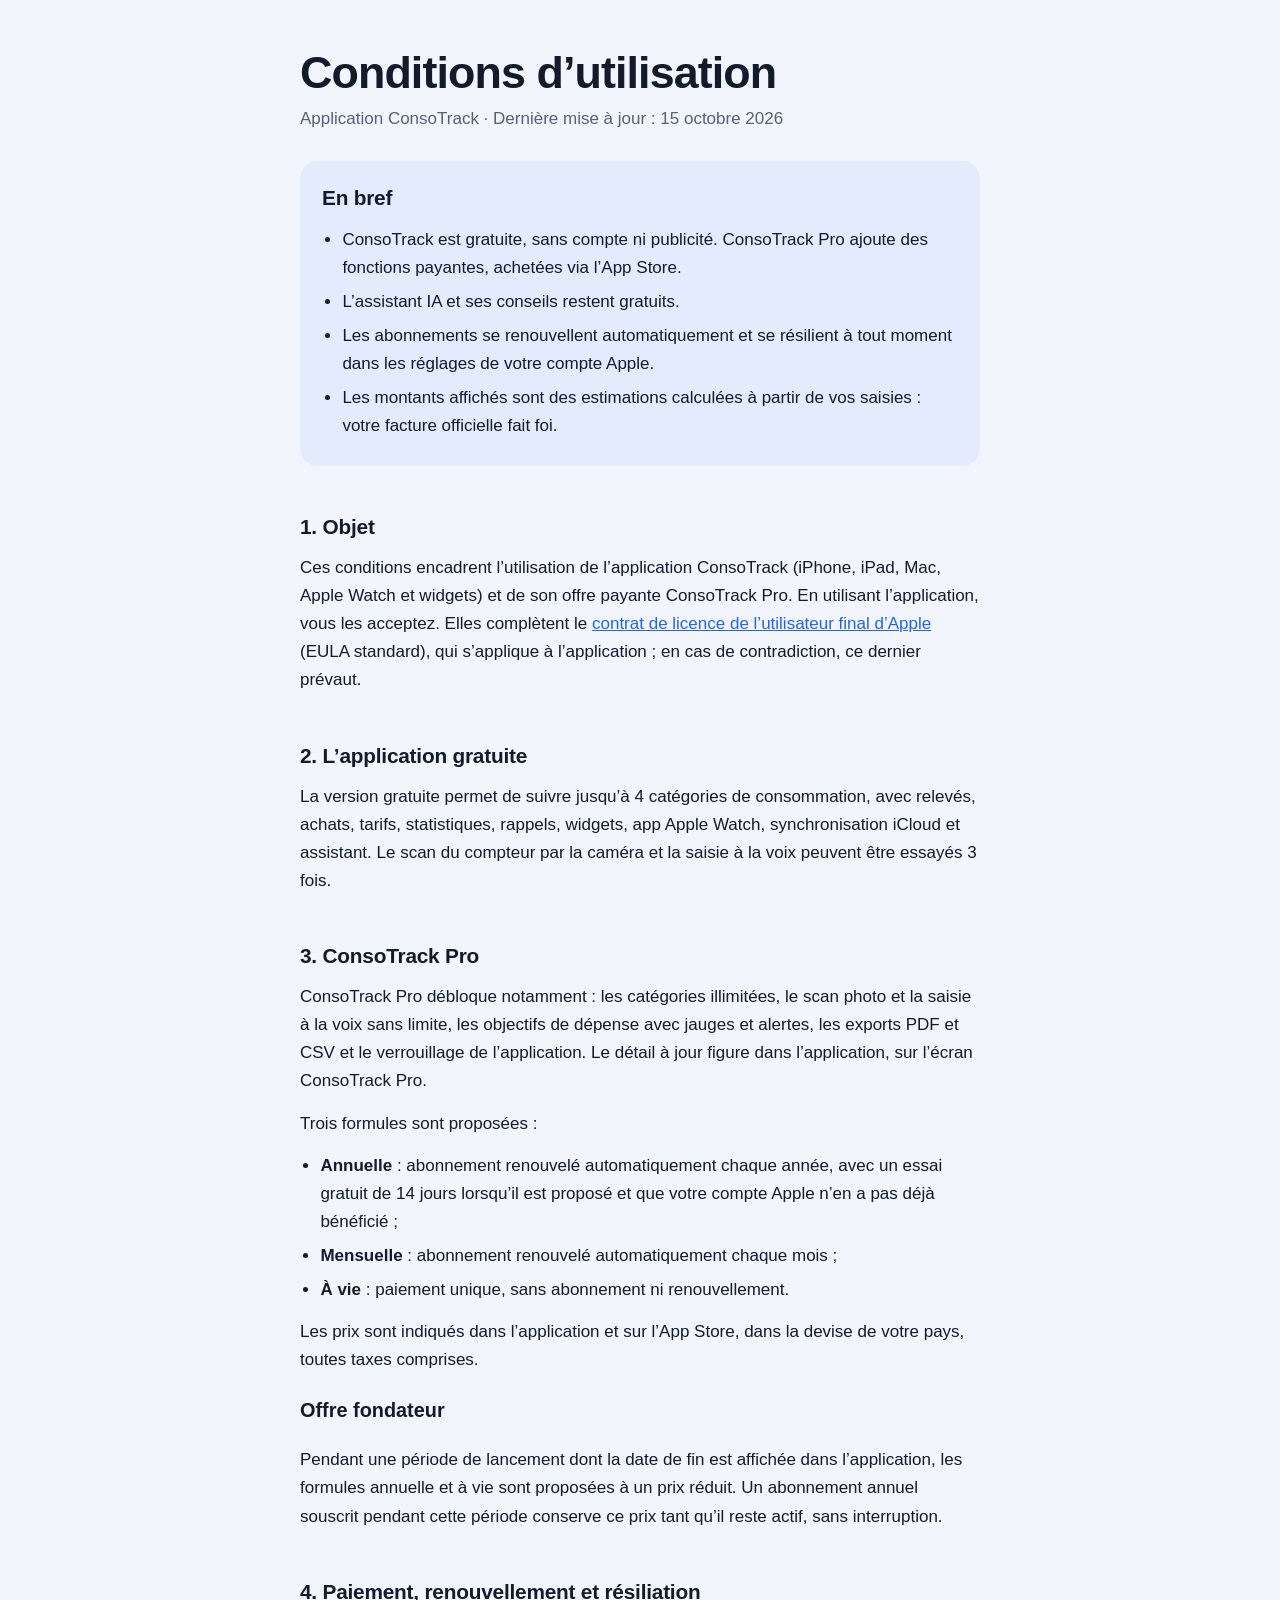
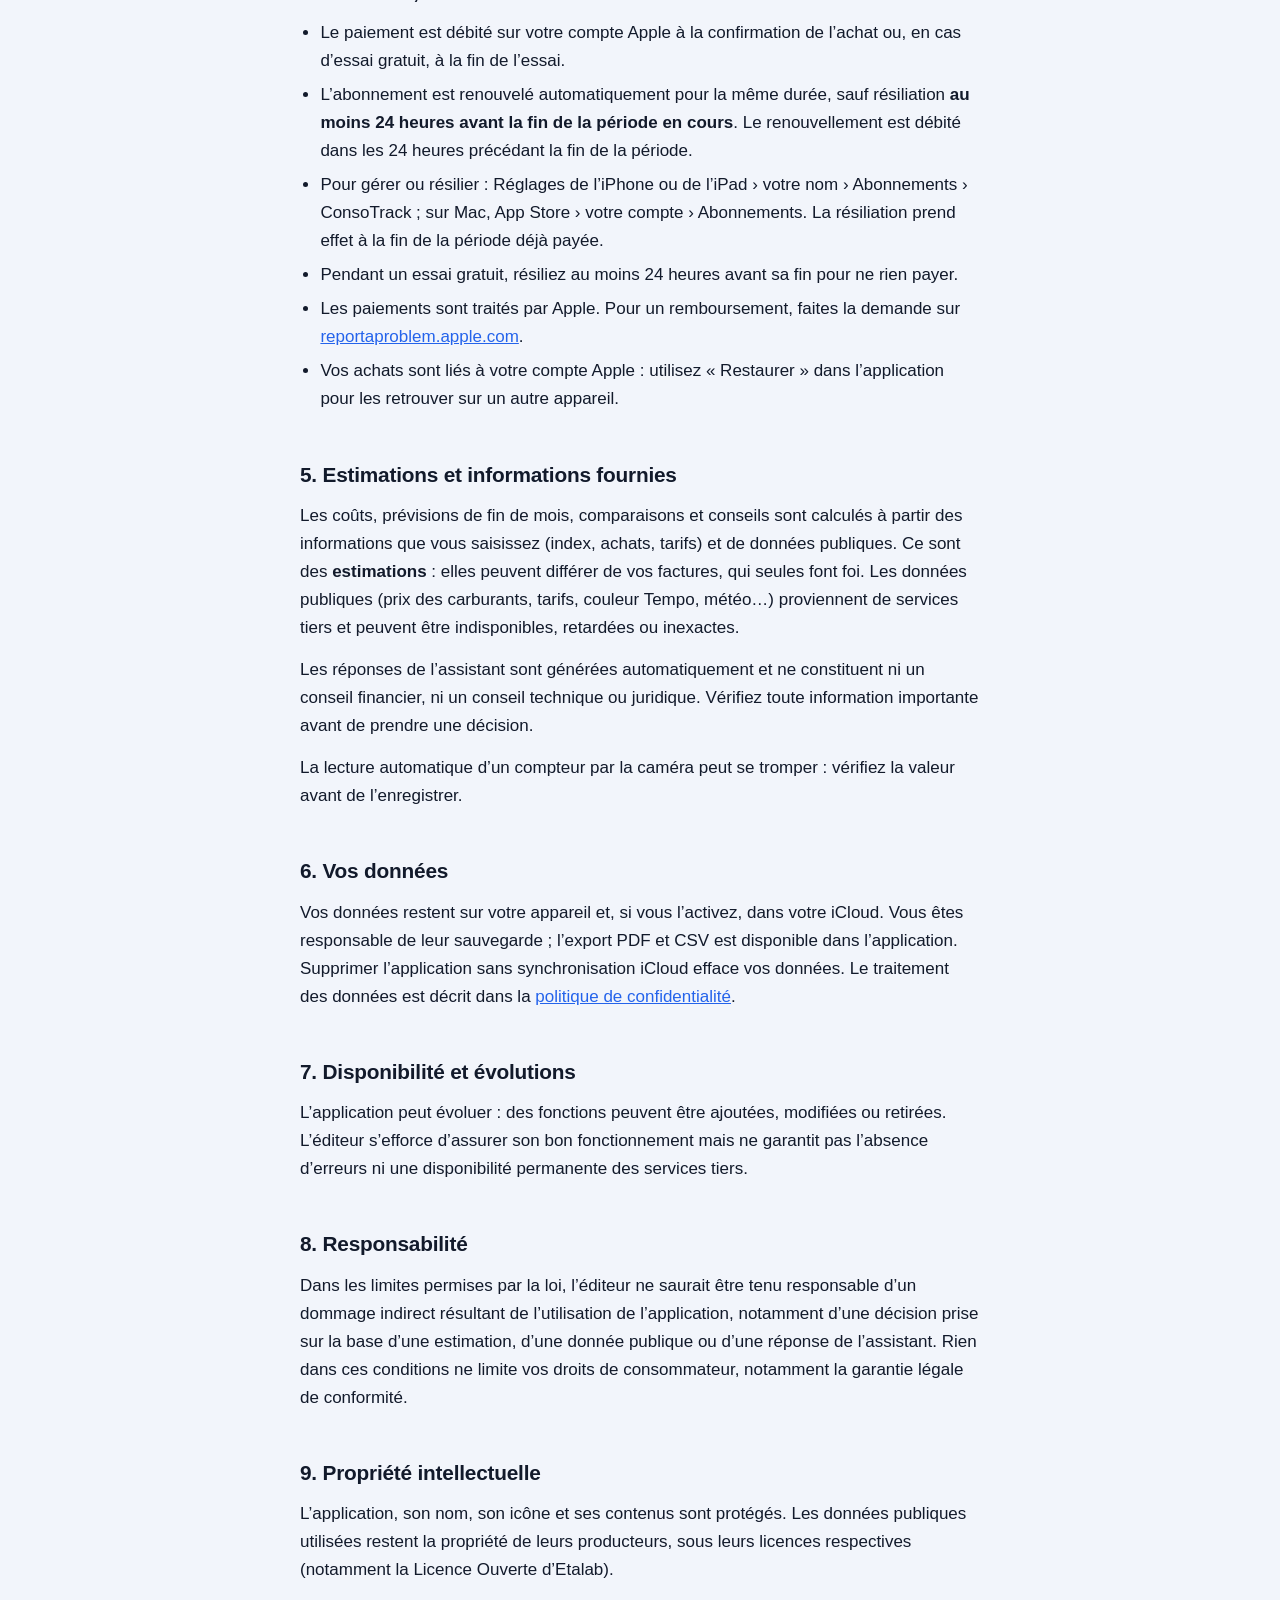
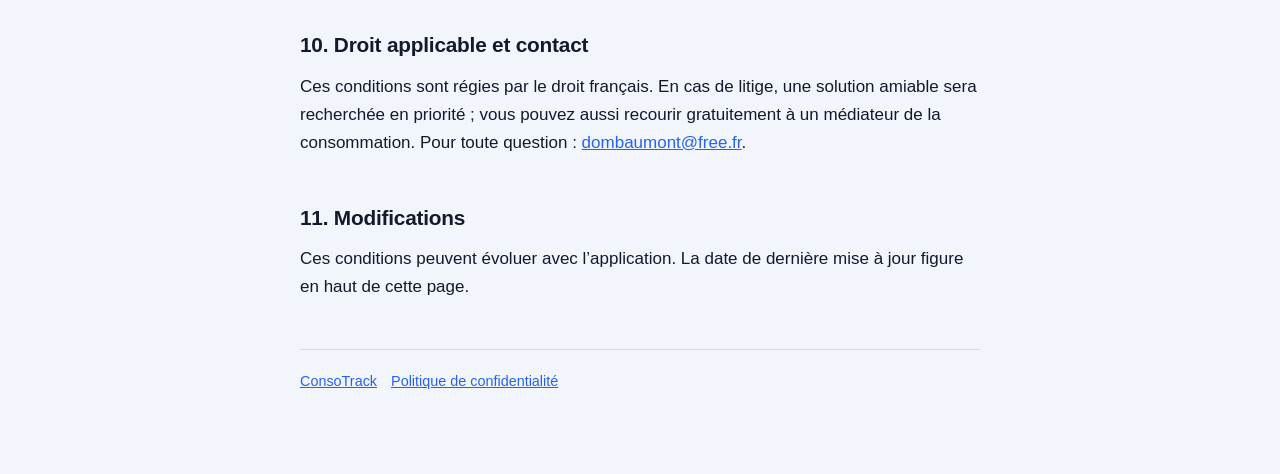
==== conditions.html @ da1f7b04 "Publier les pages ConsoTrack : confidentialité et conditions d'utilisation Co-Authored-By: Claude Op" ====
<!doctype html>
<html lang="fr">
<head>
<meta charset="utf-8">
<meta name="viewport" content="width=device-width, initial-scale=1">
<title>Conditions d’utilisation – ConsoTrack</title>
<meta name="description" content="Conditions d’utilisation de l’application ConsoTrack et de ConsoTrack Pro.">
<meta name="robots" content="noindex, nofollow, nosnippet, noarchive">
<link rel="stylesheet" href="style.css">
</head>
<body>
<main>
  <h1>Conditions d’utilisation</h1>
  <p class="meta">Application ConsoTrack · Dernière mise à jour : 15 octobre 2026</p>

  <section class="summary" aria-labelledby="resume">
    <h2 id="resume">En bref</h2>
    <ul>
      <li>ConsoTrack est gratuite, sans compte ni publicité. ConsoTrack Pro ajoute des fonctions payantes, achetées via l’App Store.</li>
      <li>L’assistant IA et ses conseils restent gratuits.</li>
      <li>Les abonnements se renouvellent automatiquement et se résilient à tout moment dans les réglages de votre compte Apple.</li>
      <li>Les montants affichés sont des estimations calculées à partir de vos saisies : votre facture officielle fait foi.</li>
    </ul>
  </section>

  <h2>1. Objet</h2>
  <p>Ces conditions encadrent l’utilisation de l’application ConsoTrack (iPhone, iPad, Mac, Apple Watch et widgets) et de son offre payante ConsoTrack Pro. En utilisant l’application, vous les acceptez. Elles complètent le <a href="https://www.apple.com/legal/internet-services/itunes/dev/stdeula/">contrat de licence de l’utilisateur final d’Apple</a> (EULA standard), qui s’applique à l’application ; en cas de contradiction, ce dernier prévaut.</p>

  <h2>2. L’application gratuite</h2>
  <p>La version gratuite permet de suivre jusqu’à 4 catégories de consommation, avec relevés, achats, tarifs, statistiques, rappels, widgets, app Apple Watch, synchronisation iCloud et assistant. Le scan du compteur par la caméra et la saisie à la voix peuvent être essayés 3 fois.</p>

  <h2>3. ConsoTrack Pro</h2>
  <p>ConsoTrack Pro débloque notamment : les catégories illimitées, le scan photo et la saisie à la voix sans limite, les objectifs de dépense avec jauges et alertes, les exports PDF et CSV et le verrouillage de l’application. Le détail à jour figure dans l’application, sur l’écran ConsoTrack Pro.</p>
  <p>Trois formules sont proposées :</p>
  <ul>
    <li><strong>Annuelle</strong> : abonnement renouvelé automatiquement chaque année, avec un essai gratuit de 14 jours lorsqu’il est proposé et que votre compte Apple n’en a pas déjà bénéficié ;</li>
    <li><strong>Mensuelle</strong> : abonnement renouvelé automatiquement chaque mois ;</li>
    <li><strong>À vie</strong> : paiement unique, sans abonnement ni renouvellement.</li>
  </ul>
  <p>Les prix sont indiqués dans l’application et sur l’App Store, dans la devise de votre pays, toutes taxes comprises.</p>

  <h3>Offre fondateur</h3>
  <p>Pendant une période de lancement dont la date de fin est affichée dans l’application, les formules annuelle et à vie sont proposées à un prix réduit. Un abonnement annuel souscrit pendant cette période conserve ce prix tant qu’il reste actif, sans interruption.</p>

  <h2>4. Paiement, renouvellement et résiliation</h2>
  <ul>
    <li>Le paiement est débité sur votre compte Apple à la confirmation de l’achat ou, en cas d’essai gratuit, à la fin de l’essai.</li>
    <li>L’abonnement est renouvelé automatiquement pour la même durée, sauf résiliation <strong>au moins 24 heures avant la fin de la période en cours</strong>. Le renouvellement est débité dans les 24 heures précédant la fin de la période.</li>
    <li>Pour gérer ou résilier : Réglages de l’iPhone ou de l’iPad › votre nom › Abonnements › ConsoTrack ; sur Mac, App Store › votre compte › Abonnements. La résiliation prend effet à la fin de la période déjà payée.</li>
    <li>Pendant un essai gratuit, résiliez au moins 24 heures avant sa fin pour ne rien payer.</li>
    <li>Les paiements sont traités par Apple. Pour un remboursement, faites la demande sur <a href="https://reportaproblem.apple.com">reportaproblem.apple.com</a>.</li>
    <li>Vos achats sont liés à votre compte Apple : utilisez « Restaurer » dans l’application pour les retrouver sur un autre appareil.</li>
  </ul>

  <h2>5. Estimations et informations fournies</h2>
  <p>Les coûts, prévisions de fin de mois, comparaisons et conseils sont calculés à partir des informations que vous saisissez (index, achats, tarifs) et de données publiques. Ce sont des <strong>estimations</strong> : elles peuvent différer de vos factures, qui seules font foi. Les données publiques (prix des carburants, tarifs, couleur Tempo, météo…) proviennent de services tiers et peuvent être indisponibles, retardées ou inexactes.</p>
  <p>Les réponses de l’assistant sont générées automatiquement et ne constituent ni un conseil financier, ni un conseil technique ou juridique. Vérifiez toute information importante avant de prendre une décision.</p>
  <p>La lecture automatique d’un compteur par la caméra peut se tromper : vérifiez la valeur avant de l’enregistrer.</p>

  <h2>6. Vos données</h2>
  <p>Vos données restent sur votre appareil et, si vous l’activez, dans votre iCloud. Vous êtes responsable de leur sauvegarde ; l’export PDF et CSV est disponible dans l’application. Supprimer l’application sans synchronisation iCloud efface vos données. Le traitement des données est décrit dans la <a href="confidentialite.html">politique de confidentialité</a>.</p>

  <h2>7. Disponibilité et évolutions</h2>
  <p>L’application peut évoluer : des fonctions peuvent être ajoutées, modifiées ou retirées. L’éditeur s’efforce d’assurer son bon fonctionnement mais ne garantit pas l’absence d’erreurs ni une disponibilité permanente des services tiers.</p>

  <h2>8. Responsabilité</h2>
  <p>Dans les limites permises par la loi, l’éditeur ne saurait être tenu responsable d’un dommage indirect résultant de l’utilisation de l’application, notamment d’une décision prise sur la base d’une estimation, d’une donnée publique ou d’une réponse de l’assistant. Rien dans ces conditions ne limite vos droits de consommateur, notamment la garantie légale de conformité.</p>

  <h2>9. Propriété intellectuelle</h2>
  <p>L’application, son nom, son icône et ses contenus sont protégés. Les données publiques utilisées restent la propriété de leurs producteurs, sous leurs licences respectives (notamment la Licence Ouverte d’Etalab).</p>

  <h2>10. Droit applicable et contact</h2>
  <p>Ces conditions sont régies par le droit français. En cas de litige, une solution amiable sera recherchée en priorité ; vous pouvez aussi recourir gratuitement à un médiateur de la consommation. Pour toute question : <a href="mailto:dombaumont@free.fr">dombaumont@free.fr</a>.</p>

  <h2>11. Modifications</h2>
  <p>Ces conditions peuvent évoluer avec l’application. La date de dernière mise à jour figure en haut de cette page.</p>

  <footer><a href="index.html">ConsoTrack</a><a href="confidentialite.html">Politique de confidentialité</a></footer>
</main>
</body>
</html>
---- style.css ----
:root {
  --bg: #f2f5fb; --surface: #ffffff; --ink: #121a2b; --muted: #55607a;
  --line: rgba(18, 26, 43, 0.12); --accent: #2463eb; --soft: #e3ebfc;
  color-scheme: light;
}
@media (prefers-color-scheme: dark) {
  :root { --bg: #0b0e14; --surface: #141925; --ink: #e9eef8; --muted: #a2adc4;
          --line: rgba(233, 238, 248, 0.12); --accent: #6f9dff; --soft: #172238; color-scheme: dark; }
}
* { box-sizing: border-box; }
body { margin: 0; background: var(--bg); color: var(--ink);
       font: 17px/1.65 -apple-system, BlinkMacSystemFont, "Segoe UI", Roboto, sans-serif; }
main { max-width: 720px; margin: 0 auto; padding: 48px 20px 80px; }
h1 { font-size: clamp(2rem, 6vw, 2.8rem); line-height: 1.1; letter-spacing: -0.02em; margin: 0 0 8px; }
h2 { font-size: 1.3rem; margin: 44px 0 10px; letter-spacing: -0.01em; }
p, ul { margin: 0 0 14px; }
ul { padding-left: 1.2em; }
li { margin-bottom: 6px; }
a { color: var(--accent); }
.meta { color: var(--muted); margin-bottom: 28px; }
.summary { background: var(--soft); border-radius: 18px; padding: 20px 22px; }
.summary h2 { margin-top: 0; }
.summary ul { margin: 0; }
table { width: 100%; border-collapse: collapse; margin: 8px 0 16px; font-size: 0.95rem; }
th, td { text-align: left; vertical-align: top; padding: 10px 8px; border-bottom: 1px solid var(--line); }
th { color: var(--muted); font-weight: 600; }
.table-wrap { overflow-x: auto; }
.cards { display: grid; gap: 14px; margin-top: 28px; }
.cards a { display: block; background: var(--surface); border: 1px solid var(--line); border-radius: 18px;
           padding: 18px 20px; text-decoration: none; color: var(--ink); }
.cards a strong { color: var(--accent); display: block; font-size: 1.1rem; }
.cards a span { color: var(--muted); }
footer { margin-top: 48px; padding-top: 20px; border-top: 1px solid var(--line); color: var(--muted); font-size: 0.9rem; }
footer a { margin-right: 14px; }
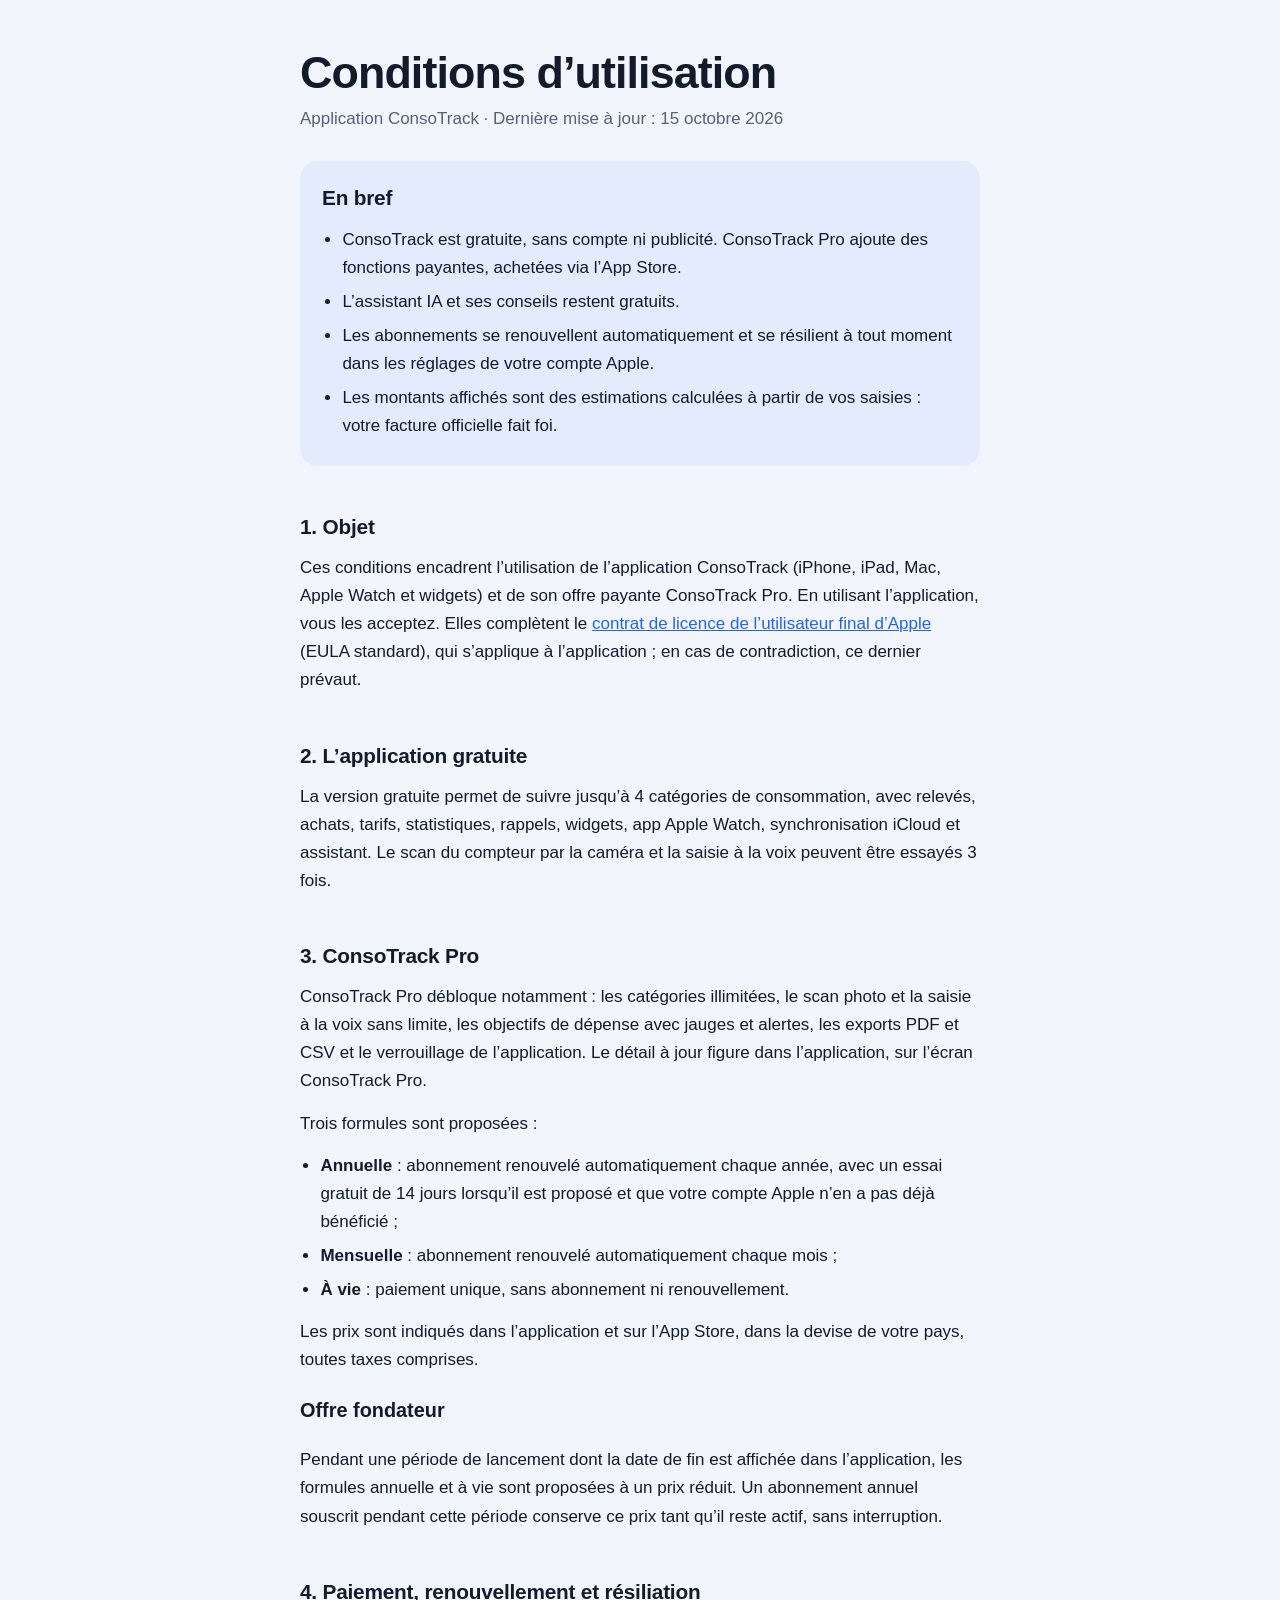
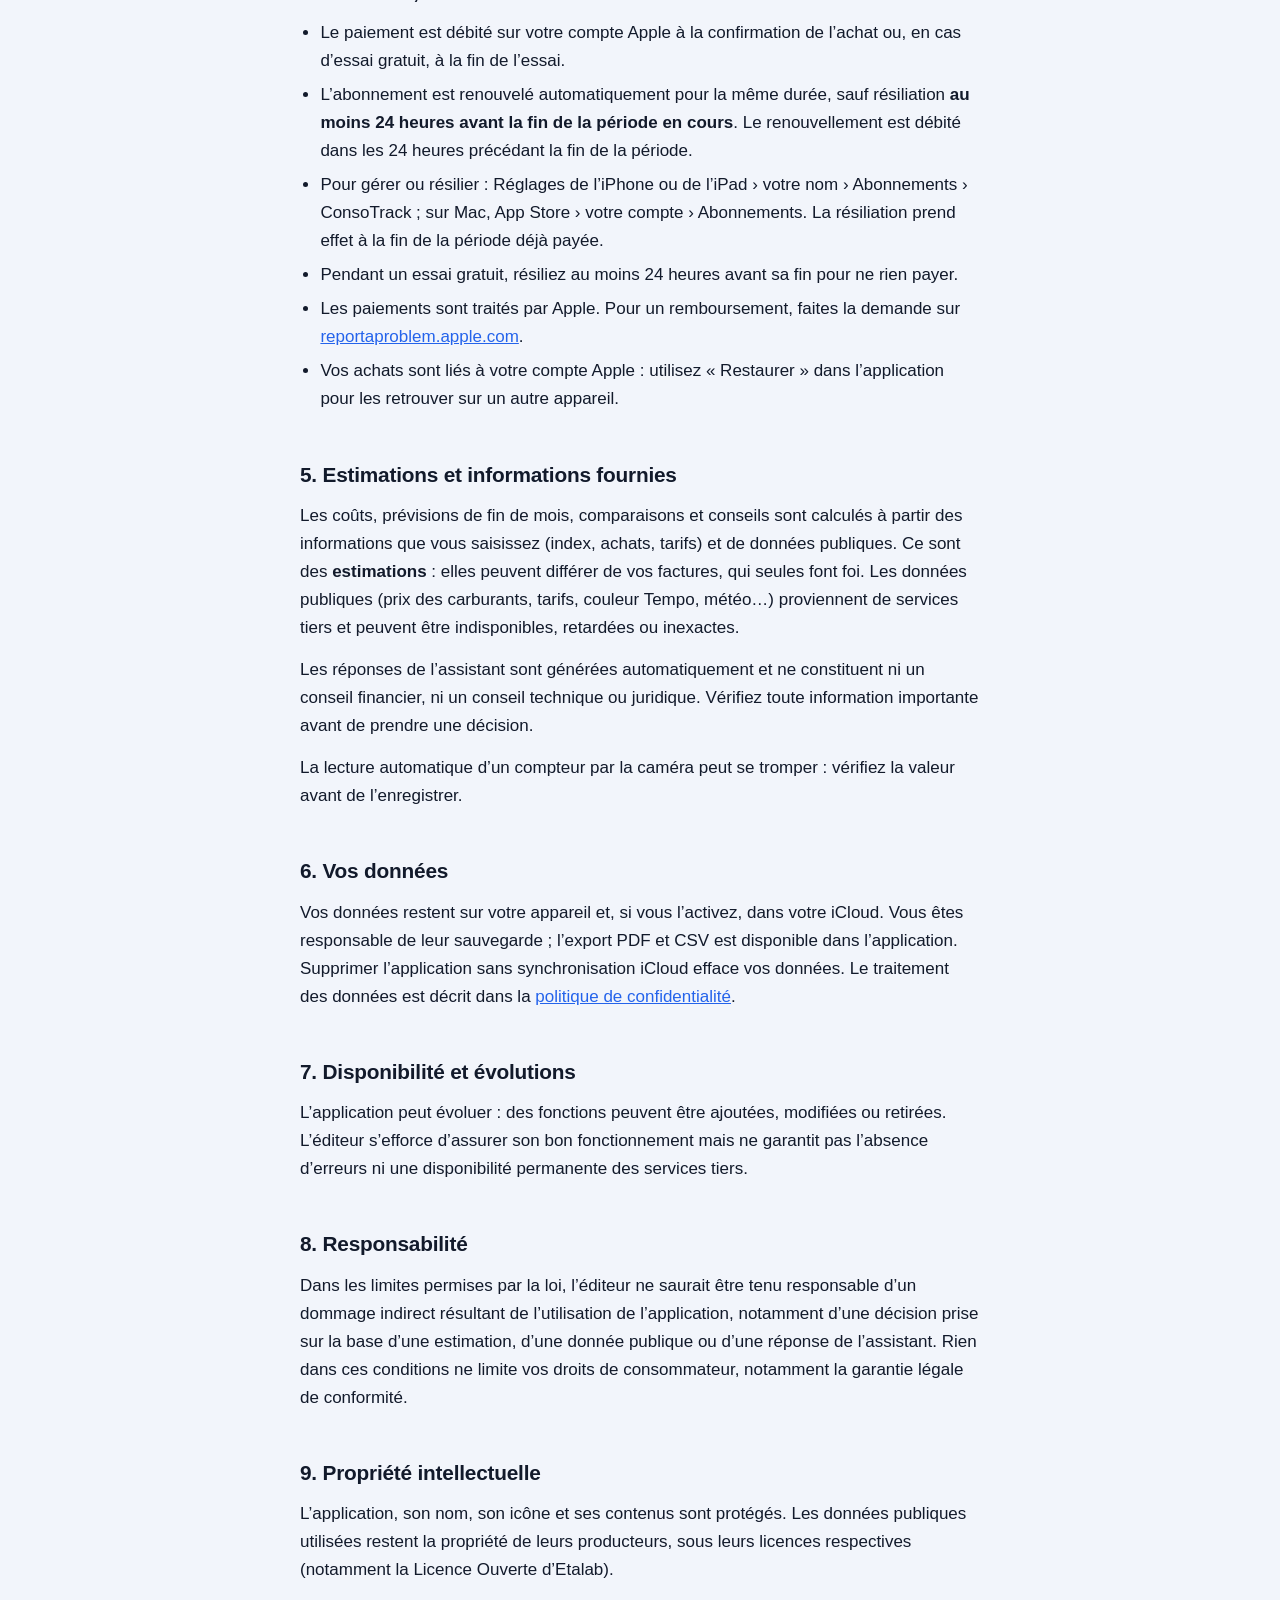
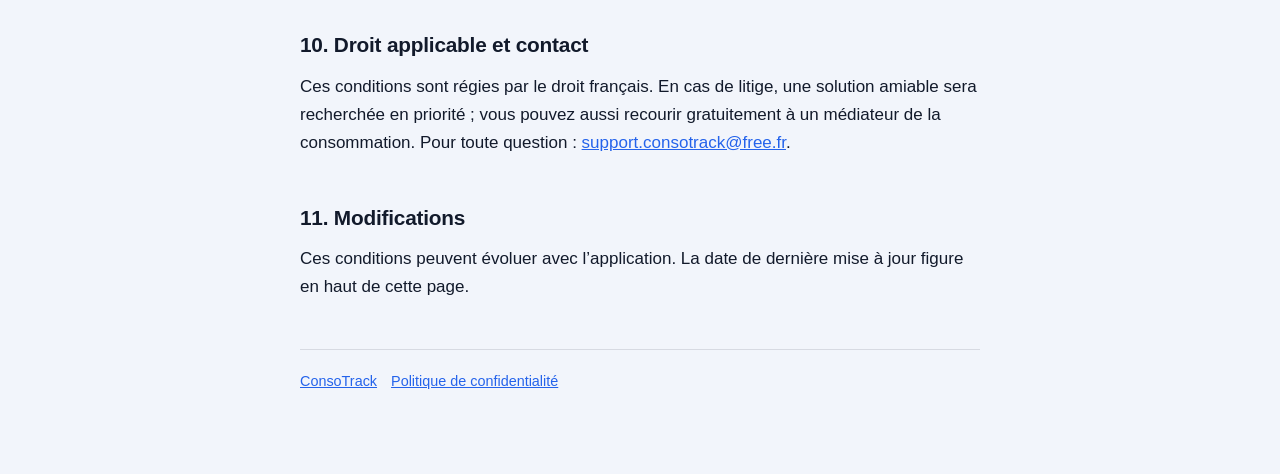
==== commit 968866c0: "Adresse de contact : support.consotrack@free.fr Co-Authored-By: Claude Opus 5.5 <noreply@anthropic.c" ====
--- a/conditions.html
+++ b/conditions.html
@@ -70,7 +70,7 @@
   <p>L’application, son nom, son icône et ses contenus sont protégés. Les données publiques utilisées restent la propriété de leurs producteurs, sous leurs licences respectives (notamment la Licence Ouverte d’Etalab).</p>
 
   <h2>10. Droit applicable et contact</h2>
-  <p>Ces conditions sont régies par le droit français. En cas de litige, une solution amiable sera recherchée en priorité ; vous pouvez aussi recourir gratuitement à un médiateur de la consommation. Pour toute question : <a href="mailto:dombaumont@free.fr">dombaumont@free.fr</a>.</p>
+  <p>Ces conditions sont régies par le droit français. En cas de litige, une solution amiable sera recherchée en priorité ; vous pouvez aussi recourir gratuitement à un médiateur de la consommation. Pour toute question : <a href="mailto:support.consotrack@free.fr">support.consotrack@free.fr</a>.</p>
 
   <h2>11. Modifications</h2>
   <p>Ces conditions peuvent évoluer avec l’application. La date de dernière mise à jour figure en haut de cette page.</p>
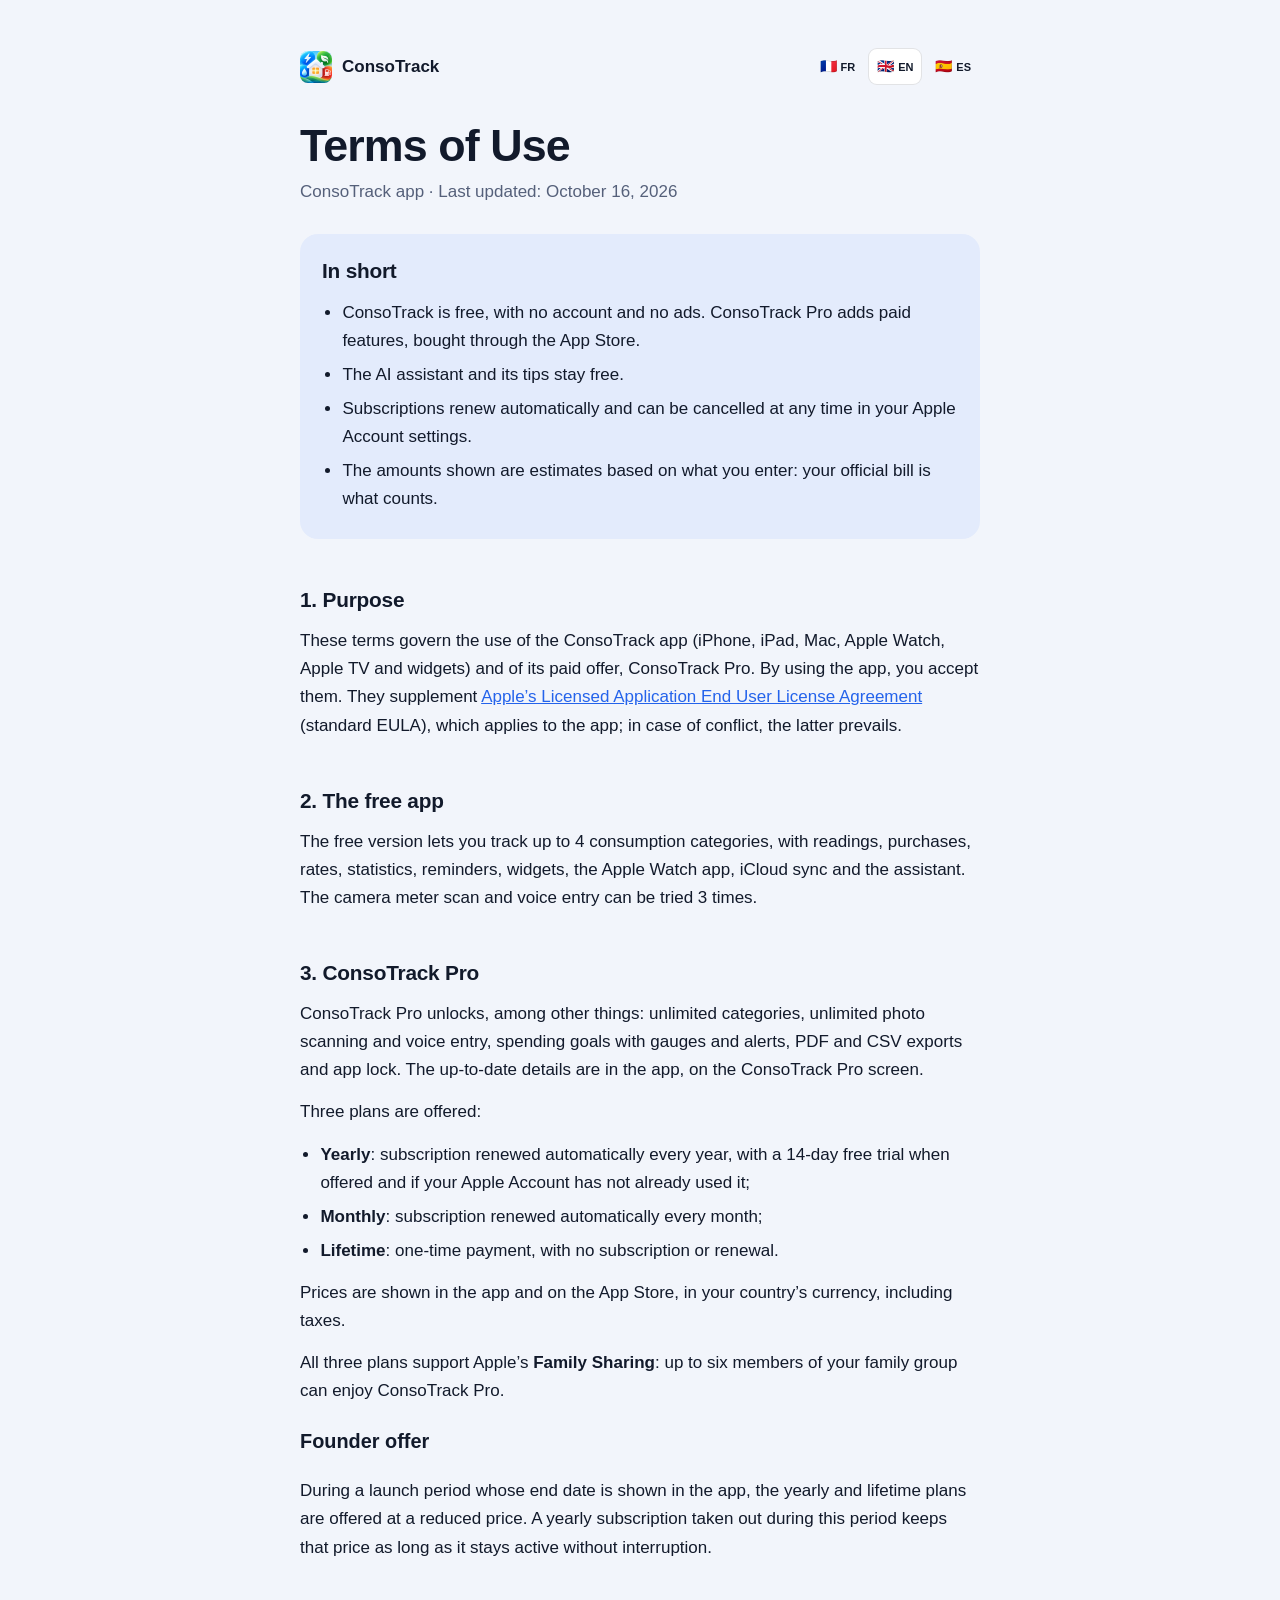
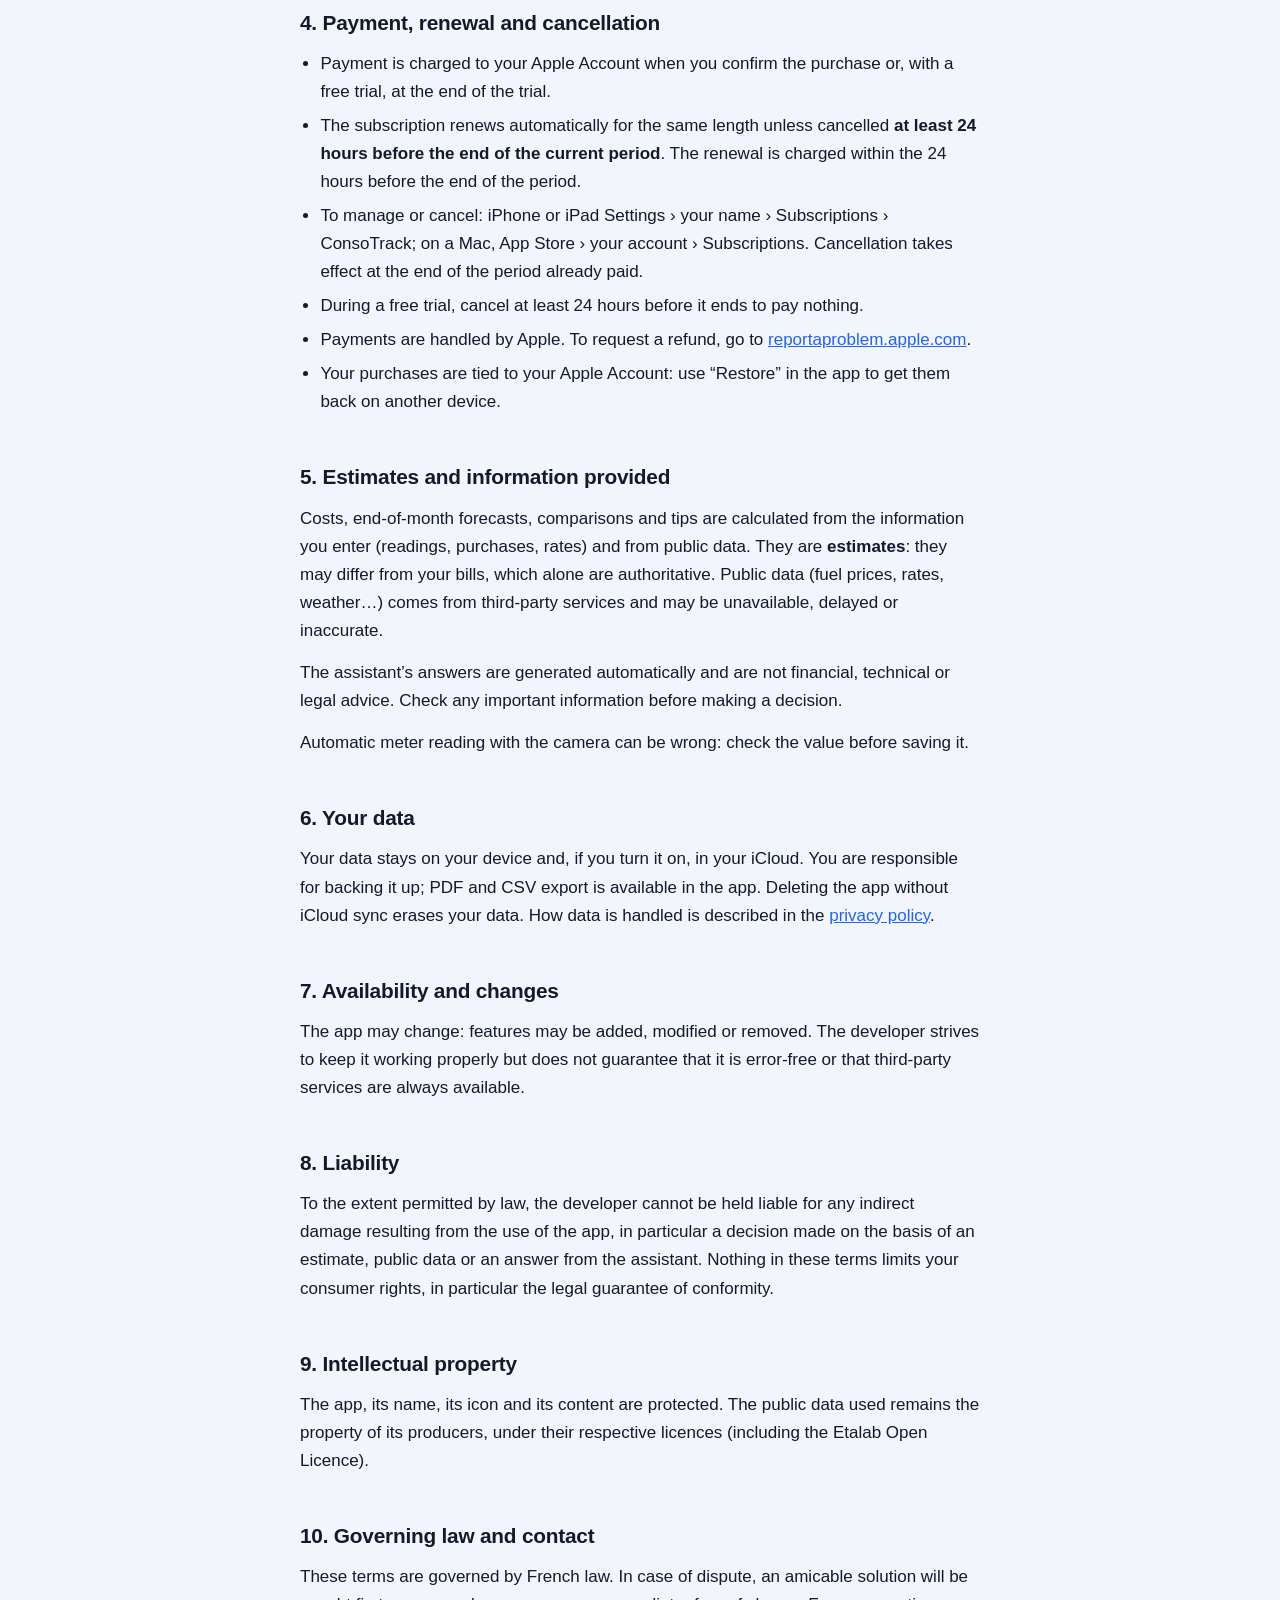
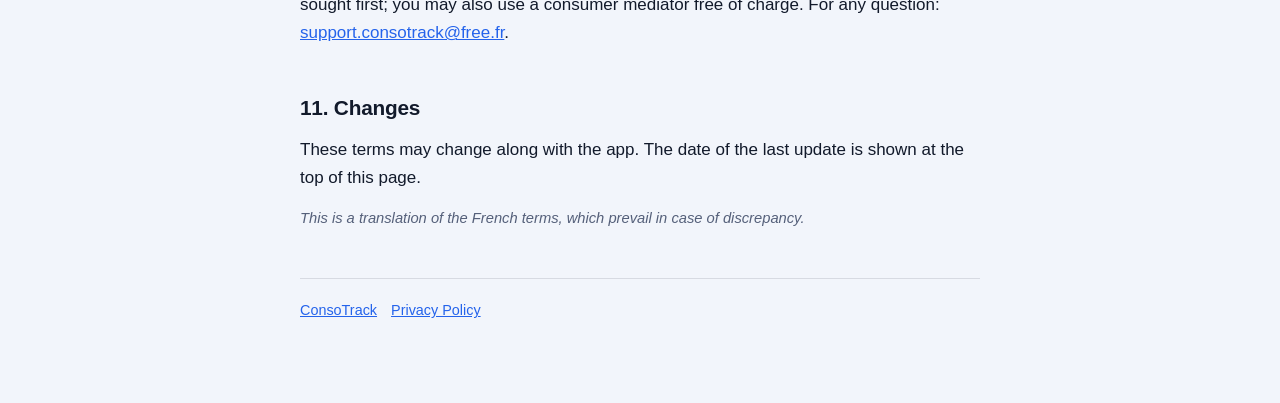
==== commit e6a9e948: "Pages légales en français, anglais et espagnol avec sélecteur de langue Ajout de l'Apple TV et du pa" ====
--- a/conditions.html
+++ b/conditions.html
@@ -4,17 +4,29 @@
 <meta charset="utf-8">
 <meta name="viewport" content="width=device-width, initial-scale=1">
 <title>Conditions d’utilisation – ConsoTrack</title>
-<meta name="description" content="Conditions d’utilisation de l’application ConsoTrack et de ConsoTrack Pro.">
+<meta name="description" content="Conditions d’utilisation de ConsoTrack · ConsoTrack Terms of Use · Condiciones de uso de ConsoTrack.">
 <meta name="robots" content="noindex, nofollow, nosnippet, noarchive">
+<link rel="icon" href="assets/icon.png">
 <link rel="stylesheet" href="style.css">
 </head>
 <body>
 <main>
+  <div class="topbar">
+    <a class="brand" href="index.html" data-keep-lang><img src="assets/icon.png" alt="" width="32" height="32">ConsoTrack</a>
+    <div class="languages" aria-label="Language">
+      <button data-lang-button="fr" aria-label="Français">🇫🇷 <span>FR</span></button>
+      <button data-lang-button="en" aria-label="English">🇬🇧 <span>EN</span></button>
+      <button data-lang-button="es" aria-label="Español">🇪🇸 <span>ES</span></button>
+    </div>
+  </div>
+
+  <!-- ===================== FRANÇAIS ===================== -->
+  <article class="doc" lang="fr" data-title="Conditions d’utilisation – ConsoTrack">
   <h1>Conditions d’utilisation</h1>
-  <p class="meta">Application ConsoTrack · Dernière mise à jour : 15 octobre 2026</p>
-
-  <section class="summary" aria-labelledby="resume">
-    <h2 id="resume">En bref</h2>
+  <p class="meta">Application ConsoTrack · Dernière mise à jour : 16 octobre 2026</p>
+
+  <section class="summary">
+    <h2>En bref</h2>
     <ul>
       <li>ConsoTrack est gratuite, sans compte ni publicité. ConsoTrack Pro ajoute des fonctions payantes, achetées via l’App Store.</li>
       <li>L’assistant IA et ses conseils restent gratuits.</li>
@@ -24,7 +36,7 @@
   </section>
 
   <h2>1. Objet</h2>
-  <p>Ces conditions encadrent l’utilisation de l’application ConsoTrack (iPhone, iPad, Mac, Apple Watch et widgets) et de son offre payante ConsoTrack Pro. En utilisant l’application, vous les acceptez. Elles complètent le <a href="https://www.apple.com/legal/internet-services/itunes/dev/stdeula/">contrat de licence de l’utilisateur final d’Apple</a> (EULA standard), qui s’applique à l’application ; en cas de contradiction, ce dernier prévaut.</p>
+  <p>Ces conditions encadrent l’utilisation de l’application ConsoTrack (iPhone, iPad, Mac, Apple Watch, Apple TV et widgets) et de son offre payante ConsoTrack Pro. En utilisant l’application, vous les acceptez. Elles complètent le <a href="https://www.apple.com/legal/internet-services/itunes/dev/stdeula/">contrat de licence de l’utilisateur final d’Apple</a> (EULA standard), qui s’applique à l’application ; en cas de contradiction, ce dernier prévaut.</p>
 
   <h2>2. L’application gratuite</h2>
   <p>La version gratuite permet de suivre jusqu’à 4 catégories de consommation, avec relevés, achats, tarifs, statistiques, rappels, widgets, app Apple Watch, synchronisation iCloud et assistant. Le scan du compteur par la caméra et la saisie à la voix peuvent être essayés 3 fois.</p>
@@ -38,6 +50,7 @@
     <li><strong>À vie</strong> : paiement unique, sans abonnement ni renouvellement.</li>
   </ul>
   <p>Les prix sont indiqués dans l’application et sur l’App Store, dans la devise de votre pays, toutes taxes comprises.</p>
+  <p>Les trois formules sont compatibles avec le <strong>partage familial</strong> d’Apple : jusqu’à six membres de votre groupe familial peuvent profiter de ConsoTrack Pro.</p>
 
   <h3>Offre fondateur</h3>
   <p>Pendant une période de lancement dont la date de fin est affichée dans l’application, les formules annuelle et à vie sont proposées à un prix réduit. Un abonnement annuel souscrit pendant cette période conserve ce prix tant qu’il reste actif, sans interruption.</p>
@@ -58,7 +71,7 @@
   <p>La lecture automatique d’un compteur par la caméra peut se tromper : vérifiez la valeur avant de l’enregistrer.</p>
 
   <h2>6. Vos données</h2>
-  <p>Vos données restent sur votre appareil et, si vous l’activez, dans votre iCloud. Vous êtes responsable de leur sauvegarde ; l’export PDF et CSV est disponible dans l’application. Supprimer l’application sans synchronisation iCloud efface vos données. Le traitement des données est décrit dans la <a href="confidentialite.html">politique de confidentialité</a>.</p>
+  <p>Vos données restent sur votre appareil et, si vous l’activez, dans votre iCloud. Vous êtes responsable de leur sauvegarde ; l’export PDF et CSV est disponible dans l’application. Supprimer l’application sans synchronisation iCloud efface vos données. Le traitement des données est décrit dans la <a href="confidentialite.html" data-keep-lang>politique de confidentialité</a>.</p>
 
   <h2>7. Disponibilité et évolutions</h2>
   <p>L’application peut évoluer : des fonctions peuvent être ajoutées, modifiées ou retirées. L’éditeur s’efforce d’assurer son bon fonctionnement mais ne garantit pas l’absence d’erreurs ni une disponibilité permanente des services tiers.</p>
@@ -75,7 +88,153 @@
   <h2>11. Modifications</h2>
   <p>Ces conditions peuvent évoluer avec l’application. La date de dernière mise à jour figure en haut de cette page.</p>
 
-  <footer><a href="index.html">ConsoTrack</a><a href="confidentialite.html">Politique de confidentialité</a></footer>
+  <footer><a href="index.html" data-keep-lang>ConsoTrack</a><a href="confidentialite.html" data-keep-lang>Politique de confidentialité</a></footer>
+  </article>
+
+  <!-- ===================== ENGLISH ===================== -->
+  <article class="doc" lang="en" data-title="Terms of Use – ConsoTrack">
+  <h1>Terms of Use</h1>
+  <p class="meta">ConsoTrack app · Last updated: October 16, 2026</p>
+
+  <section class="summary">
+    <h2>In short</h2>
+    <ul>
+      <li>ConsoTrack is free, with no account and no ads. ConsoTrack Pro adds paid features, bought through the App Store.</li>
+      <li>The AI assistant and its tips stay free.</li>
+      <li>Subscriptions renew automatically and can be cancelled at any time in your Apple Account settings.</li>
+      <li>The amounts shown are estimates based on what you enter: your official bill is what counts.</li>
+    </ul>
+  </section>
+
+  <h2>1. Purpose</h2>
+  <p>These terms govern the use of the ConsoTrack app (iPhone, iPad, Mac, Apple Watch, Apple TV and widgets) and of its paid offer, ConsoTrack Pro. By using the app, you accept them. They supplement <a href="https://www.apple.com/legal/internet-services/itunes/dev/stdeula/">Apple’s Licensed Application End User License Agreement</a> (standard EULA), which applies to the app; in case of conflict, the latter prevails.</p>
+
+  <h2>2. The free app</h2>
+  <p>The free version lets you track up to 4 consumption categories, with readings, purchases, rates, statistics, reminders, widgets, the Apple Watch app, iCloud sync and the assistant. The camera meter scan and voice entry can be tried 3 times.</p>
+
+  <h2>3. ConsoTrack Pro</h2>
+  <p>ConsoTrack Pro unlocks, among other things: unlimited categories, unlimited photo scanning and voice entry, spending goals with gauges and alerts, PDF and CSV exports and app lock. The up-to-date details are in the app, on the ConsoTrack Pro screen.</p>
+  <p>Three plans are offered:</p>
+  <ul>
+    <li><strong>Yearly</strong>: subscription renewed automatically every year, with a 14-day free trial when offered and if your Apple Account has not already used it;</li>
+    <li><strong>Monthly</strong>: subscription renewed automatically every month;</li>
+    <li><strong>Lifetime</strong>: one-time payment, with no subscription or renewal.</li>
+  </ul>
+  <p>Prices are shown in the app and on the App Store, in your country’s currency, including taxes.</p>
+  <p>All three plans support Apple’s <strong>Family Sharing</strong>: up to six members of your family group can enjoy ConsoTrack Pro.</p>
+
+  <h3>Founder offer</h3>
+  <p>During a launch period whose end date is shown in the app, the yearly and lifetime plans are offered at a reduced price. A yearly subscription taken out during this period keeps that price as long as it stays active without interruption.</p>
+
+  <h2>4. Payment, renewal and cancellation</h2>
+  <ul>
+    <li>Payment is charged to your Apple Account when you confirm the purchase or, with a free trial, at the end of the trial.</li>
+    <li>The subscription renews automatically for the same length unless cancelled <strong>at least 24 hours before the end of the current period</strong>. The renewal is charged within the 24 hours before the end of the period.</li>
+    <li>To manage or cancel: iPhone or iPad Settings › your name › Subscriptions › ConsoTrack; on a Mac, App Store › your account › Subscriptions. Cancellation takes effect at the end of the period already paid.</li>
+    <li>During a free trial, cancel at least 24 hours before it ends to pay nothing.</li>
+    <li>Payments are handled by Apple. To request a refund, go to <a href="https://reportaproblem.apple.com">reportaproblem.apple.com</a>.</li>
+    <li>Your purchases are tied to your Apple Account: use “Restore” in the app to get them back on another device.</li>
+  </ul>
+
+  <h2>5. Estimates and information provided</h2>
+  <p>Costs, end-of-month forecasts, comparisons and tips are calculated from the information you enter (readings, purchases, rates) and from public data. They are <strong>estimates</strong>: they may differ from your bills, which alone are authoritative. Public data (fuel prices, rates, weather…) comes from third-party services and may be unavailable, delayed or inaccurate.</p>
+  <p>The assistant’s answers are generated automatically and are not financial, technical or legal advice. Check any important information before making a decision.</p>
+  <p>Automatic meter reading with the camera can be wrong: check the value before saving it.</p>
+
+  <h2>6. Your data</h2>
+  <p>Your data stays on your device and, if you turn it on, in your iCloud. You are responsible for backing it up; PDF and CSV export is available in the app. Deleting the app without iCloud sync erases your data. How data is handled is described in the <a href="confidentialite.html" data-keep-lang>privacy policy</a>.</p>
+
+  <h2>7. Availability and changes</h2>
+  <p>The app may change: features may be added, modified or removed. The developer strives to keep it working properly but does not guarantee that it is error-free or that third-party services are always available.</p>
+
+  <h2>8. Liability</h2>
+  <p>To the extent permitted by law, the developer cannot be held liable for any indirect damage resulting from the use of the app, in particular a decision made on the basis of an estimate, public data or an answer from the assistant. Nothing in these terms limits your consumer rights, in particular the legal guarantee of conformity.</p>
+
+  <h2>9. Intellectual property</h2>
+  <p>The app, its name, its icon and its content are protected. The public data used remains the property of its producers, under their respective licences (including the Etalab Open Licence).</p>
+
+  <h2>10. Governing law and contact</h2>
+  <p>These terms are governed by French law. In case of dispute, an amicable solution will be sought first; you may also use a consumer mediator free of charge. For any question: <a href="mailto:support.consotrack@free.fr">support.consotrack@free.fr</a>.</p>
+
+  <h2>11. Changes</h2>
+  <p>These terms may change along with the app. The date of the last update is shown at the top of this page.</p>
+  <p class="note">This is a translation of the French terms, which prevail in case of discrepancy.</p>
+
+  <footer><a href="index.html" data-keep-lang>ConsoTrack</a><a href="confidentialite.html" data-keep-lang>Privacy Policy</a></footer>
+  </article>
+
+  <!-- ===================== ESPAÑOL ===================== -->
+  <article class="doc" lang="es" data-title="Condiciones de uso – ConsoTrack">
+  <h1>Condiciones de uso</h1>
+  <p class="meta">App ConsoTrack · Última actualización: 16 de octubre de 2026</p>
+
+  <section class="summary">
+    <h2>En resumen</h2>
+    <ul>
+      <li>ConsoTrack es gratuita, sin cuenta ni publicidad. ConsoTrack Pro añade funciones de pago, que se compran en el App Store.</li>
+      <li>El asistente de IA y sus consejos siguen siendo gratuitos.</li>
+      <li>Las suscripciones se renuevan automáticamente y se pueden cancelar en cualquier momento en los ajustes de tu cuenta de Apple.</li>
+      <li>Los importes mostrados son estimaciones calculadas a partir de lo que introduces: tu factura oficial es la que vale.</li>
+    </ul>
+  </section>
+
+  <h2>1. Objeto</h2>
+  <p>Estas condiciones regulan el uso de la app ConsoTrack (iPhone, iPad, Mac, Apple Watch, Apple TV y widgets) y de su oferta de pago ConsoTrack Pro. Al usar la app, las aceptas. Completan el <a href="https://www.apple.com/legal/internet-services/itunes/dev/stdeula/">contrato de licencia de usuario final de Apple</a> (EULA estándar), que se aplica a la app; en caso de contradicción, prevalece este último.</p>
+
+  <h2>2. La app gratuita</h2>
+  <p>La versión gratuita permite seguir hasta 4 categorías de consumo, con lecturas, compras, tarifas, estadísticas, recordatorios, widgets, app de Apple Watch, sincronización con iCloud y asistente. El escaneo del contador con la cámara y la entrada por voz se pueden probar 3 veces.</p>
+
+  <h2>3. ConsoTrack Pro</h2>
+  <p>ConsoTrack Pro desbloquea, entre otras cosas: categorías ilimitadas, escaneo con foto y entrada por voz sin límite, objetivos de gasto con indicadores y avisos, exportaciones PDF y CSV y el bloqueo de la app. El detalle actualizado figura en la app, en la pantalla ConsoTrack Pro.</p>
+  <p>Se ofrecen tres modalidades:</p>
+  <ul>
+    <li><strong>Anual</strong>: suscripción renovada automáticamente cada año, con una prueba gratuita de 14 días cuando se ofrece y si tu cuenta de Apple no la ha disfrutado ya;</li>
+    <li><strong>Mensual</strong>: suscripción renovada automáticamente cada mes;</li>
+    <li><strong>De por vida</strong>: pago único, sin suscripción ni renovación.</li>
+  </ul>
+  <p>Los precios se indican en la app y en el App Store, en la moneda de tu país, con impuestos incluidos.</p>
+  <p>Las tres modalidades son compatibles con <strong>En Familia</strong> de Apple: hasta seis miembros de tu grupo familiar pueden disfrutar de ConsoTrack Pro.</p>
+
+  <h3>Oferta fundador</h3>
+  <p>Durante un periodo de lanzamiento cuya fecha de fin se muestra en la app, las modalidades anual y de por vida se ofrecen a un precio reducido. Una suscripción anual contratada durante ese periodo conserva ese precio mientras siga activa, sin interrupción.</p>
+
+  <h2>4. Pago, renovación y cancelación</h2>
+  <ul>
+    <li>El pago se carga en tu cuenta de Apple al confirmar la compra o, con prueba gratuita, al final de la prueba.</li>
+    <li>La suscripción se renueva automáticamente por el mismo periodo, salvo cancelación <strong>al menos 24 horas antes del final del periodo en curso</strong>. La renovación se cobra en las 24 horas anteriores al final del periodo.</li>
+    <li>Para gestionar o cancelar: Ajustes del iPhone o del iPad › tu nombre › Suscripciones › ConsoTrack; en el Mac, App Store › tu cuenta › Suscripciones. La cancelación surte efecto al final del periodo ya pagado.</li>
+    <li>Durante una prueba gratuita, cancela al menos 24 horas antes de que termine para no pagar nada.</li>
+    <li>Los pagos los gestiona Apple. Para solicitar un reembolso, ve a <a href="https://reportaproblem.apple.com">reportaproblem.apple.com</a>.</li>
+    <li>Tus compras están vinculadas a tu cuenta de Apple: usa «Restaurar» en la app para recuperarlas en otro dispositivo.</li>
+  </ul>
+
+  <h2>5. Estimaciones e información proporcionada</h2>
+  <p>Los costes, previsiones de fin de mes, comparaciones y consejos se calculan a partir de la información que introduces (lecturas, compras, tarifas) y de datos públicos. Son <strong>estimaciones</strong>: pueden diferir de tus facturas, que son las únicas que hacen fe. Los datos públicos (precios de los carburantes, tarifas, tiempo…) proceden de servicios de terceros y pueden no estar disponibles, llegar con retraso o ser inexactos.</p>
+  <p>Las respuestas del asistente se generan automáticamente y no constituyen asesoramiento financiero, técnico ni jurídico. Comprueba cualquier información importante antes de tomar una decisión.</p>
+  <p>La lectura automática de un contador con la cámara puede equivocarse: comprueba el valor antes de guardarlo.</p>
+
+  <h2>6. Tus datos</h2>
+  <p>Tus datos se quedan en tu dispositivo y, si lo activas, en tu iCloud. Eres responsable de hacer copias de seguridad; la exportación PDF y CSV está disponible en la app. Eliminar la app sin sincronización con iCloud borra tus datos. El tratamiento de los datos se describe en la <a href="confidentialite.html" data-keep-lang>política de privacidad</a>.</p>
+
+  <h2>7. Disponibilidad y cambios</h2>
+  <p>La app puede cambiar: se pueden añadir, modificar o retirar funciones. El desarrollador se esfuerza por que funcione correctamente, pero no garantiza la ausencia de errores ni la disponibilidad permanente de los servicios de terceros.</p>
+
+  <h2>8. Responsabilidad</h2>
+  <p>En la medida en que lo permita la ley, el desarrollador no será responsable de ningún daño indirecto derivado del uso de la app, en particular de una decisión tomada a partir de una estimación, un dato público o una respuesta del asistente. Nada de lo dispuesto en estas condiciones limita tus derechos como consumidor, en particular la garantía legal de conformidad.</p>
+
+  <h2>9. Propiedad intelectual</h2>
+  <p>La app, su nombre, su icono y sus contenidos están protegidos. Los datos públicos utilizados siguen siendo propiedad de sus productores, bajo sus respectivas licencias (en particular la Licencia Abierta de Etalab).</p>
+
+  <h2>10. Ley aplicable y contacto</h2>
+  <p>Estas condiciones se rigen por el derecho francés. En caso de litigio, se buscará primero una solución amistosa; también puedes recurrir gratuitamente a un mediador de consumo. Para cualquier pregunta: <a href="mailto:support.consotrack@free.fr">support.consotrack@free.fr</a>.</p>
+
+  <h2>11. Cambios</h2>
+  <p>Estas condiciones pueden cambiar con la app. La fecha de la última actualización figura al principio de esta página.</p>
+  <p class="note">Esta es una traducción de las condiciones en francés, que prevalecen en caso de discrepancia.</p>
+
+  <footer><a href="index.html" data-keep-lang>ConsoTrack</a><a href="confidentialite.html" data-keep-lang>Política de privacidad</a></footer>
+  </article>
 </main>
+<script src="legal.js"></script>
 </body>
 </html>
--- a/style.css
+++ b/style.css
@@ -32,3 +32,15 @@
 .cards a span { color: var(--muted); }
 footer { margin-top: 48px; padding-top: 20px; border-top: 1px solid var(--line); color: var(--muted); font-size: 0.9rem; }
 footer a { margin-right: 14px; }
+.topbar { display: flex; flex-wrap: wrap; align-items: center; justify-content: space-between; gap: 12px; margin-bottom: 36px; }
+.brand { display: flex; align-items: center; gap: 10px; font-weight: 700; color: var(--ink); text-decoration: none; }
+.brand img { border-radius: 8px; }
+.languages { display: flex; gap: 4px; }
+.languages button { font: inherit; font-size: 14px; color: var(--ink); background: transparent; border: 1px solid transparent;
+                    border-radius: 9px; padding: 6px 8px; cursor: pointer; }
+.languages button span { font-size: 11px; font-weight: 650; }
+.languages button[aria-pressed="true"] { background: var(--surface); border-color: var(--line); }
+.note { color: var(--muted); font-size: 0.92rem; font-style: italic; }
+.doc { display: none; }
+html:not([data-lang]) .doc[lang="fr"], html[data-lang="fr"] .doc[lang="fr"],
+html[data-lang="en"] .doc[lang="en"], html[data-lang="es"] .doc[lang="es"] { display: block; }
